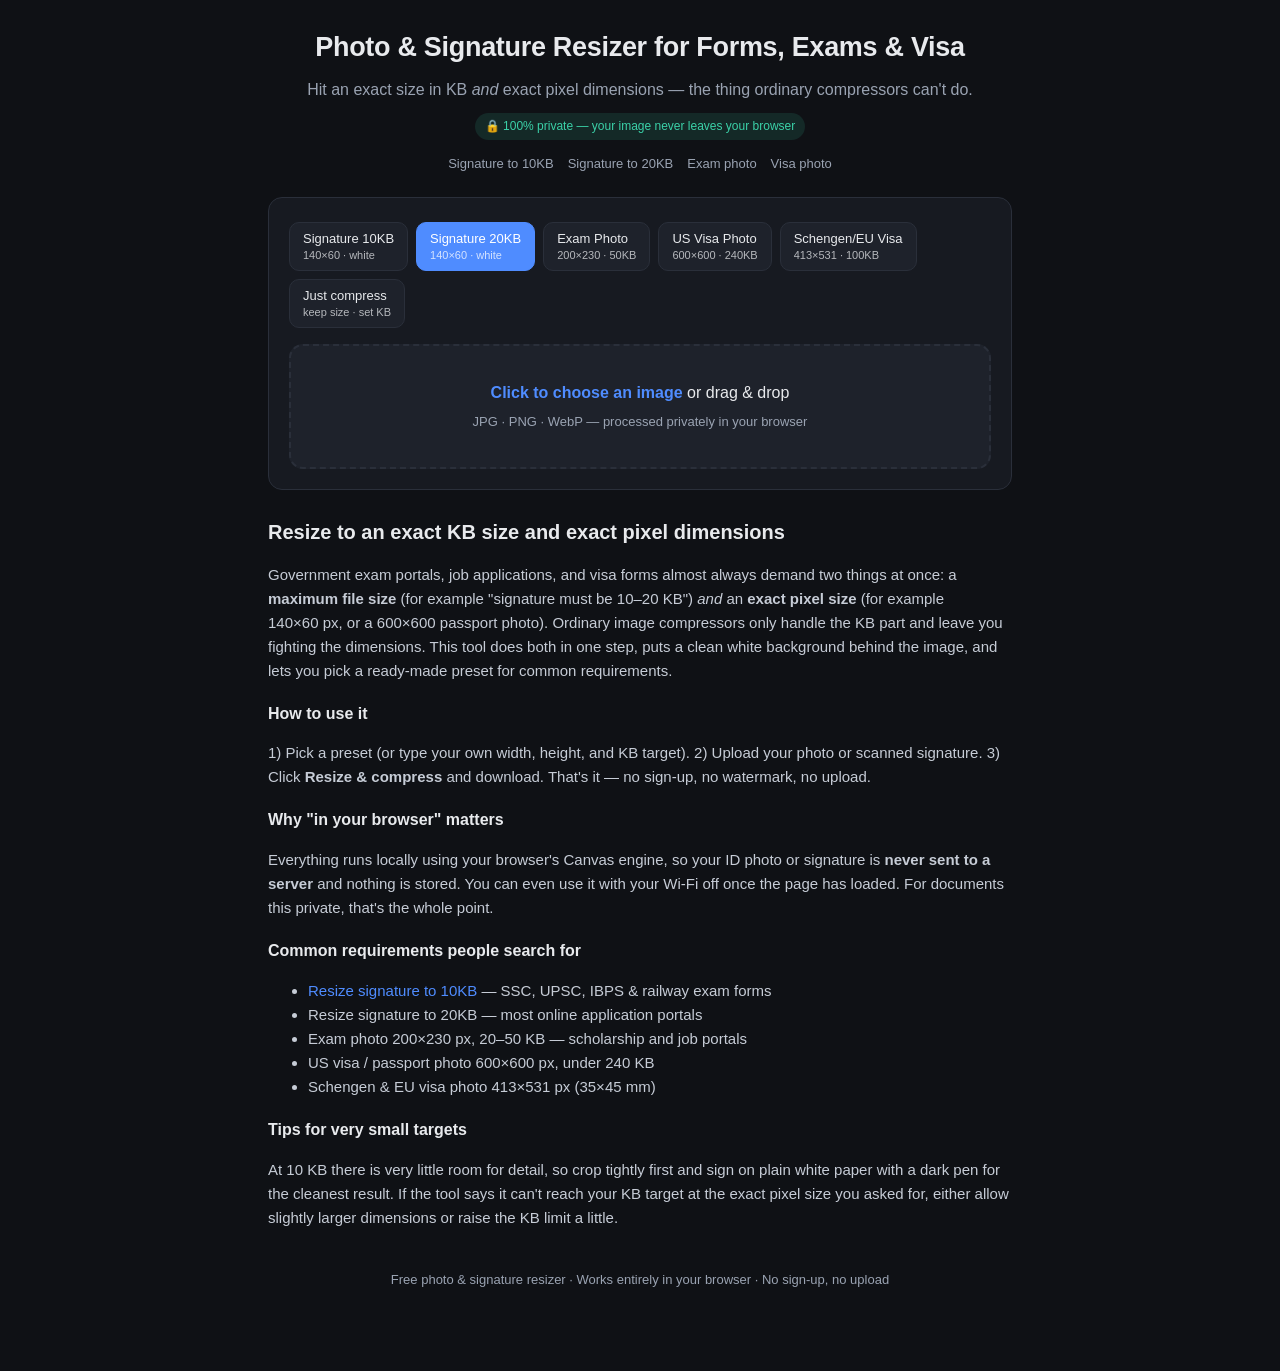
==== index.html @ f1ba26f4 "Launch: photo & signature resizer (exact KB + exact pixels, client-side) Co-Authored-By: Claude Opus" ====
<!DOCTYPE html>
<html lang="en">
<head>
<meta charset="UTF-8">
<meta name="viewport" content="width=device-width, initial-scale=1.0">
<title>Photo &amp; Signature Resizer for Exam, Form &amp; Visa Uploads — Free, Private</title>
<meta name="description" content="Resize a photo or signature to an exact size in KB and exact pixel dimensions for exam forms, job portals, and visa applications. Free, no upload — runs 100% in your browser.">
<meta name="robots" content="index, follow">
<meta property="og:title" content="Photo & Signature Resizer for Forms, Exams & Visa">
<meta property="og:description" content="Hit an exact KB size AND exact pixel dimensions, with a white background — right in your browser. Nothing is uploaded.">
<meta property="og:type" content="website">
<link rel="icon" href="favicon.svg" type="image/svg+xml">
<link rel="stylesheet" href="assets/style.css">
</head>
<body>
<div class="wrap">
  <header class="site">
    <h1>Photo &amp; Signature Resizer for Forms, Exams &amp; Visa</h1>
    <p class="sub">Hit an exact size in KB <em>and</em> exact pixel dimensions — the thing ordinary compressors can't do.</p>
    <span class="badge">🔒 100% private — your image never leaves your browser</span>
    <nav class="nav">
      <a href="resize-signature-to-10kb.html">Signature to 10KB</a>
      <a href="resize-signature-to-10kb.html">Signature to 20KB</a>
      <a href="index.html">Exam photo</a>
      <a href="index.html">Visa photo</a>
    </nav>
  </header>

  <div id="app-tool" data-preset="sig20"></div>

  <section class="content">
    <h2>Resize to an exact KB size and exact pixel dimensions</h2>
    <p>Government exam portals, job applications, and visa forms almost always demand two things at once:
    a <strong>maximum file size</strong> (for example "signature must be 10–20&nbsp;KB") <em>and</em> an
    <strong>exact pixel size</strong> (for example 140×60&nbsp;px, or a 600×600 passport photo). Ordinary image
    compressors only handle the KB part and leave you fighting the dimensions. This tool does both in one step,
    puts a clean white background behind the image, and lets you pick a ready-made preset for common requirements.</p>

    <h3>How to use it</h3>
    <p>1) Pick a preset (or type your own width, height, and KB target). 2) Upload your photo or scanned signature.
    3) Click <strong>Resize &amp; compress</strong> and download. That's it — no sign-up, no watermark, no upload.</p>

    <h3>Why "in your browser" matters</h3>
    <p>Everything runs locally using your browser's Canvas engine, so your ID photo or signature is
    <strong>never sent to a server</strong> and nothing is stored. You can even use it with your Wi-Fi off once the
    page has loaded. For documents this private, that's the whole point.</p>

    <h3>Common requirements people search for</h3>
    <ul>
      <li><a href="resize-signature-to-10kb.html">Resize signature to 10KB</a> — SSC, UPSC, IBPS &amp; railway exam forms</li>
      <li>Resize signature to 20KB — most online application portals</li>
      <li>Exam photo 200×230&nbsp;px, 20–50&nbsp;KB — scholarship and job portals</li>
      <li>US visa / passport photo 600×600&nbsp;px, under 240&nbsp;KB</li>
      <li>Schengen &amp; EU visa photo 413×531&nbsp;px (35×45&nbsp;mm)</li>
    </ul>

    <h3>Tips for very small targets</h3>
    <p>At 10&nbsp;KB there is very little room for detail, so crop tightly first and sign on plain white paper with a
    dark pen for the cleanest result. If the tool says it can't reach your KB target at the exact pixel size you
    asked for, either allow slightly larger dimensions or raise the KB limit a little.</p>
  </section>

  <footer>
    Free photo &amp; signature resizer · Works entirely in your browser · No sign-up, no upload
  </footer>
</div>
<script src="assets/app.js"></script>
</body>
</html>
---- assets/style.css ----
:root{
  --bg:#0f1115; --card:#171a21; --card2:#1e222b; --line:#2a2f3a;
  --fg:#e8eaed; --muted:#9aa3b2; --accent:#4f8cff; --accent2:#3bd1a8;
  --danger:#ff6b6b; --radius:14px;
}
*{box-sizing:border-box}
body{margin:0;font-family:-apple-system,BlinkMacSystemFont,"Segoe UI",Roboto,Helvetica,Arial,sans-serif;
  background:var(--bg);color:var(--fg);line-height:1.6;}
a{color:var(--accent);text-decoration:none;}
a:hover{text-decoration:underline;}
.wrap{max-width:780px;margin:0 auto;padding:26px 18px 80px;}
header.site{text-align:center;margin-bottom:22px;}
header.site h1{font-size:27px;margin:0 0 8px;letter-spacing:-.3px;}
header.site .sub{color:var(--muted);font-size:16px;margin:0;}
.badge{display:inline-block;background:rgba(59,209,168,.12);color:var(--accent2);
  padding:4px 10px;border-radius:999px;font-size:12px;margin-top:10px;}
.nav{display:flex;gap:14px;flex-wrap:wrap;justify-content:center;font-size:13px;margin:14px 0 0;}
.nav a{color:var(--muted);}
.card{background:var(--card);border:1px solid var(--line);border-radius:var(--radius);padding:20px;margin-bottom:18px;}

/* tool */
.drop{border:2px dashed var(--line);border-radius:var(--radius);padding:34px 18px;text-align:center;
  cursor:pointer;transition:.15s;background:var(--card2);}
.drop.drag{border-color:var(--accent);background:rgba(79,140,255,.08);}
.drop strong{color:var(--accent);}
.drop p{margin:6px 0 0;color:var(--muted);font-size:13px;}
.presets{display:flex;flex-wrap:wrap;gap:8px;margin:4px 0 16px;}
.preset{background:var(--card2);border:1px solid var(--line);color:var(--fg);padding:8px 13px;
  border-radius:10px;cursor:pointer;font-size:13px;transition:.12s;text-align:left;line-height:1.3;}
.preset:hover{border-color:var(--accent);}
.preset.active{background:var(--accent);border-color:var(--accent);color:#fff;}
.preset small{display:block;opacity:.75;font-size:11px;}
.controls{display:none;margin-top:16px;}
.grid{display:grid;grid-template-columns:1fr 1fr;gap:12px;margin-bottom:14px;}
.field label{display:block;font-size:12px;color:var(--muted);margin-bottom:4px;}
.field input,.field select{width:100%;background:var(--card2);border:1px solid var(--line);
  color:var(--fg);padding:9px 11px;border-radius:10px;font-size:14px;}
.kbchips{display:flex;gap:6px;flex-wrap:wrap;margin-top:6px;}
.kbchip{background:var(--card2);border:1px solid var(--line);color:var(--muted);padding:4px 10px;
  border-radius:999px;cursor:pointer;font-size:12px;}
.kbchip.active{background:var(--accent);border-color:var(--accent);color:#fff;}
.btn{background:var(--accent);color:#fff;border:none;padding:13px 22px;border-radius:11px;
  font-size:15px;font-weight:600;cursor:pointer;transition:.12s;width:100%;}
.btn:hover{filter:brightness(1.08);}
.btn:disabled{opacity:.5;cursor:not-allowed;}
.btn.ghost{background:var(--card2);border:1px solid var(--line);color:var(--fg);}
.result{display:none;margin-top:16px;}
.preview{display:flex;gap:16px;align-items:center;flex-wrap:wrap;}
.preview img{max-width:140px;max-height:140px;border-radius:10px;border:1px solid var(--line);background:#fff;}
.stats{flex:1;min-width:200px;font-size:14px;}
.stats div{display:flex;justify-content:space-between;padding:4px 0;border-bottom:1px solid var(--line);}
.stats .big{color:var(--accent2);font-weight:700;}
.note{font-size:13px;color:var(--muted);margin-top:10px;}
.warn{color:var(--danger);}

/* content */
.content h2{font-size:20px;margin:26px 0 10px;}
.content h3{font-size:16px;margin:18px 0 6px;}
.content p,.content li{color:#c6ccd6;font-size:15px;}
footer{text-align:center;color:var(--muted);font-size:13px;margin-top:40px;}
footer a{color:var(--muted);}
@media(max-width:480px){.grid{grid-template-columns:1fr;}}
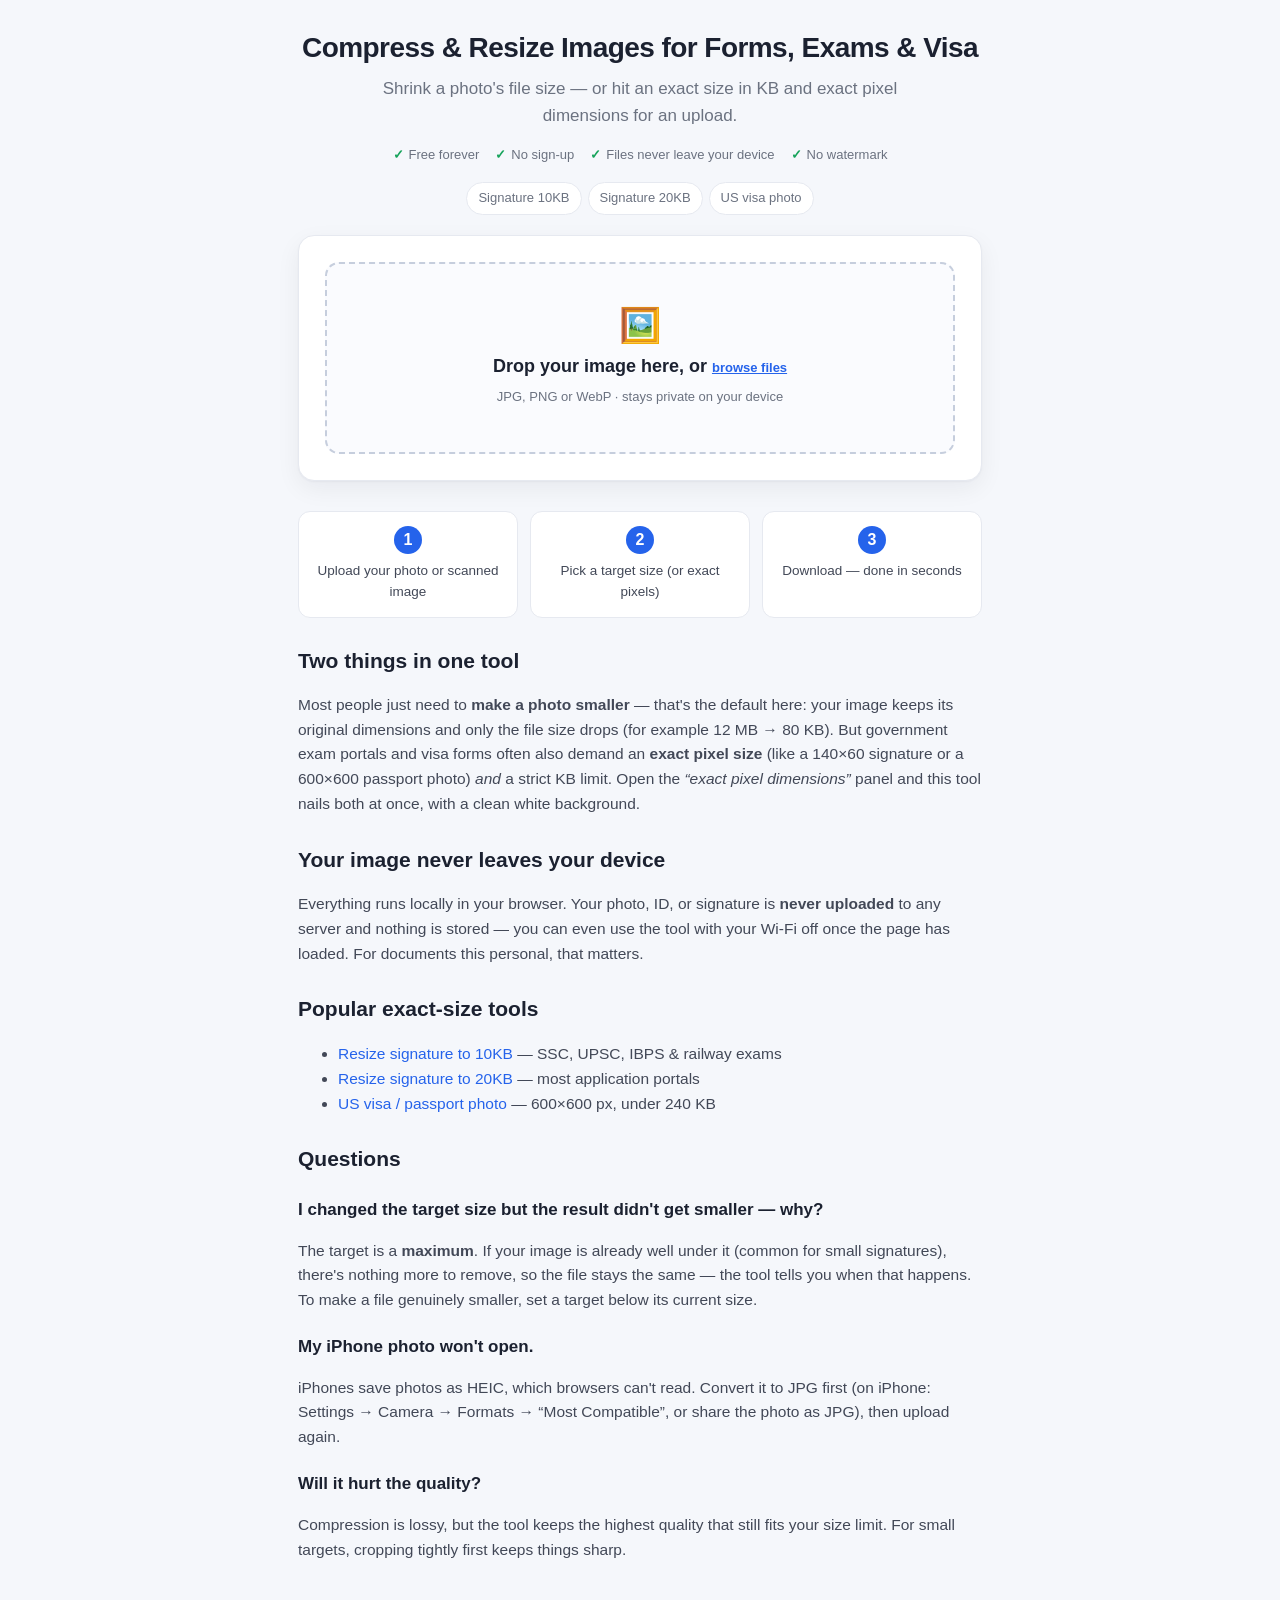
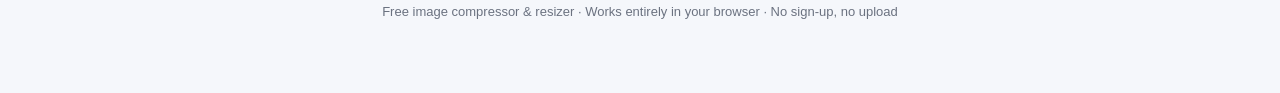
==== commit 29a48322: "Redesign: light trustworthy UI, compress-first default, before/after, clearer messaging; add signatu" ====
--- a/index.html
+++ b/index.html
@@ -3,66 +3,73 @@
 <head>
 <meta charset="UTF-8">
 <meta name="viewport" content="width=device-width, initial-scale=1.0">
-<title>Photo &amp; Signature Resizer for Exam, Form &amp; Visa Uploads — Free, Private</title>
-<meta name="description" content="Resize a photo or signature to an exact size in KB and exact pixel dimensions for exam forms, job portals, and visa applications. Free, no upload — runs 100% in your browser.">
+<title>Compress &amp; Resize Images for Forms, Exams &amp; Visa — Free, Private</title>
+<meta name="description" content="Compress any photo's file size, or resize to an exact KB and exact pixel size for exam forms, job portals and visa uploads. Free, no sign-up, no watermark — runs 100% in your browser, nothing is uploaded.">
 <meta name="robots" content="index, follow">
-<meta property="og:title" content="Photo & Signature Resizer for Forms, Exams & Visa">
-<meta property="og:description" content="Hit an exact KB size AND exact pixel dimensions, with a white background — right in your browser. Nothing is uploaded.">
+<meta property="og:title" content="Compress & Resize Images for Forms, Exams & Visa">
+<meta property="og:description" content="Shrink a photo, or hit an exact KB and pixel size for an upload — free and private, right in your browser.">
 <meta property="og:type" content="website">
 <link rel="icon" href="favicon.svg" type="image/svg+xml">
+<link rel="canonical" href="https://lemonsea-ai.github.io/photo-signature-resizer/">
 <link rel="stylesheet" href="assets/style.css">
 </head>
 <body>
 <div class="wrap">
   <header class="site">
-    <h1>Photo &amp; Signature Resizer for Forms, Exams &amp; Visa</h1>
-    <p class="sub">Hit an exact size in KB <em>and</em> exact pixel dimensions — the thing ordinary compressors can't do.</p>
-    <span class="badge">🔒 100% private — your image never leaves your browser</span>
+    <h1>Compress &amp; Resize Images for Forms, Exams &amp; Visa</h1>
+    <p class="sub">Shrink a photo's file size — or hit an exact size in KB and exact pixel dimensions for an upload.</p>
+    <div class="trust">
+      <span>Free forever</span><span>No sign-up</span><span>Files never leave your device</span><span>No watermark</span>
+    </div>
     <nav class="nav">
-      <a href="resize-signature-to-10kb.html">Signature to 10KB</a>
-      <a href="resize-signature-to-10kb.html">Signature to 20KB</a>
-      <a href="index.html">Exam photo</a>
-      <a href="index.html">Visa photo</a>
+      <a href="resize-signature-to-10kb.html">Signature 10KB</a>
+      <a href="resize-signature-to-20kb.html">Signature 20KB</a>
+      <a href="us-visa-photo-size.html">US visa photo</a>
     </nav>
   </header>
 
-  <div id="app-tool" data-preset="sig20"></div>
+  <div class="card"><div id="app-tool"></div></div>
 
   <section class="content">
-    <h2>Resize to an exact KB size and exact pixel dimensions</h2>
-    <p>Government exam portals, job applications, and visa forms almost always demand two things at once:
-    a <strong>maximum file size</strong> (for example "signature must be 10–20&nbsp;KB") <em>and</em> an
-    <strong>exact pixel size</strong> (for example 140×60&nbsp;px, or a 600×600 passport photo). Ordinary image
-    compressors only handle the KB part and leave you fighting the dimensions. This tool does both in one step,
-    puts a clean white background behind the image, and lets you pick a ready-made preset for common requirements.</p>
+    <div class="steps">
+      <div class="step"><div class="n">1</div><p>Upload your photo or scanned image</p></div>
+      <div class="step"><div class="n">2</div><p>Pick a target size (or exact pixels)</p></div>
+      <div class="step"><div class="n">3</div><p>Download — done in seconds</p></div>
+    </div>
 
-    <h3>How to use it</h3>
-    <p>1) Pick a preset (or type your own width, height, and KB target). 2) Upload your photo or scanned signature.
-    3) Click <strong>Resize &amp; compress</strong> and download. That's it — no sign-up, no watermark, no upload.</p>
+    <h2>Two things in one tool</h2>
+    <p>Most people just need to <strong>make a photo smaller</strong> — that's the default here: your image keeps its
+    original dimensions and only the file size drops (for example 12&nbsp;MB&nbsp;→&nbsp;80&nbsp;KB). But government exam
+    portals and visa forms often also demand an <strong>exact pixel size</strong> (like a 140×60 signature or a 600×600
+    passport photo) <em>and</em> a strict KB limit. Open the <em>“exact pixel dimensions”</em> panel and this tool nails
+    both at once, with a clean white background.</p>
 
-    <h3>Why "in your browser" matters</h3>
-    <p>Everything runs locally using your browser's Canvas engine, so your ID photo or signature is
-    <strong>never sent to a server</strong> and nothing is stored. You can even use it with your Wi-Fi off once the
-    page has loaded. For documents this private, that's the whole point.</p>
+    <h2>Your image never leaves your device</h2>
+    <p>Everything runs locally in your browser. Your photo, ID, or signature is <strong>never uploaded</strong> to any
+    server and nothing is stored — you can even use the tool with your Wi-Fi off once the page has loaded. For documents
+    this personal, that matters.</p>
 
-    <h3>Common requirements people search for</h3>
+    <h2>Popular exact-size tools</h2>
     <ul>
-      <li><a href="resize-signature-to-10kb.html">Resize signature to 10KB</a> — SSC, UPSC, IBPS &amp; railway exam forms</li>
-      <li>Resize signature to 20KB — most online application portals</li>
-      <li>Exam photo 200×230&nbsp;px, 20–50&nbsp;KB — scholarship and job portals</li>
-      <li>US visa / passport photo 600×600&nbsp;px, under 240&nbsp;KB</li>
-      <li>Schengen &amp; EU visa photo 413×531&nbsp;px (35×45&nbsp;mm)</li>
+      <li><a href="resize-signature-to-10kb.html">Resize signature to 10KB</a> — SSC, UPSC, IBPS &amp; railway exams</li>
+      <li><a href="resize-signature-to-20kb.html">Resize signature to 20KB</a> — most application portals</li>
+      <li><a href="us-visa-photo-size.html">US visa / passport photo</a> — 600×600 px, under 240&nbsp;KB</li>
     </ul>
 
-    <h3>Tips for very small targets</h3>
-    <p>At 10&nbsp;KB there is very little room for detail, so crop tightly first and sign on plain white paper with a
-    dark pen for the cleanest result. If the tool says it can't reach your KB target at the exact pixel size you
-    asked for, either allow slightly larger dimensions or raise the KB limit a little.</p>
+    <h2>Questions</h2>
+    <h3>I changed the target size but the result didn't get smaller — why?</h3>
+    <p>The target is a <strong>maximum</strong>. If your image is already well under it (common for small signatures),
+    there's nothing more to remove, so the file stays the same — the tool tells you when that happens. To make a file
+    genuinely smaller, set a target below its current size.</p>
+    <h3>My iPhone photo won't open.</h3>
+    <p>iPhones save photos as HEIC, which browsers can't read. Convert it to JPG first (on iPhone: Settings → Camera →
+    Formats → “Most Compatible”, or share the photo as JPG), then upload again.</p>
+    <h3>Will it hurt the quality?</h3>
+    <p>Compression is lossy, but the tool keeps the highest quality that still fits your size limit. For small targets,
+    cropping tightly first keeps things sharp.</p>
   </section>
 
-  <footer>
-    Free photo &amp; signature resizer · Works entirely in your browser · No sign-up, no upload
-  </footer>
+  <footer>Free image compressor &amp; resizer · Works entirely in your browser · No sign-up, no upload</footer>
 </div>
 <script src="assets/app.js"></script>
 </body>
--- a/assets/style.css
+++ b/assets/style.css
@@ -1,62 +1,124 @@
 :root{
-  --bg:#0f1115; --card:#171a21; --card2:#1e222b; --line:#2a2f3a;
-  --fg:#e8eaed; --muted:#9aa3b2; --accent:#4f8cff; --accent2:#3bd1a8;
-  --danger:#ff6b6b; --radius:14px;
+  --bg:#f5f7fb; --card:#ffffff; --ink:#1b2130; --muted:#6b7280; --line:#e6e9f0;
+  --brand:#2563eb; --brand-d:#1d4ed8; --ok:#15a35a; --okbg:#eafaf1; --warn:#c23b3b;
+  --radius:16px; --shadow:0 1px 2px rgba(16,24,40,.04),0 8px 24px rgba(16,24,40,.06);
 }
 *{box-sizing:border-box}
-body{margin:0;font-family:-apple-system,BlinkMacSystemFont,"Segoe UI",Roboto,Helvetica,Arial,sans-serif;
-  background:var(--bg);color:var(--fg);line-height:1.6;}
-a{color:var(--accent);text-decoration:none;}
-a:hover{text-decoration:underline;}
-.wrap{max-width:780px;margin:0 auto;padding:26px 18px 80px;}
-header.site{text-align:center;margin-bottom:22px;}
-header.site h1{font-size:27px;margin:0 0 8px;letter-spacing:-.3px;}
-header.site .sub{color:var(--muted);font-size:16px;margin:0;}
-.badge{display:inline-block;background:rgba(59,209,168,.12);color:var(--accent2);
-  padding:4px 10px;border-radius:999px;font-size:12px;margin-top:10px;}
-.nav{display:flex;gap:14px;flex-wrap:wrap;justify-content:center;font-size:13px;margin:14px 0 0;}
-.nav a{color:var(--muted);}
-.card{background:var(--card);border:1px solid var(--line);border-radius:var(--radius);padding:20px;margin-bottom:18px;}
+html{-webkit-text-size-adjust:100%}
+body{margin:0;background:var(--bg);color:var(--ink);line-height:1.6;
+  font-family:-apple-system,BlinkMacSystemFont,"Segoe UI",Roboto,Helvetica,Arial,sans-serif;}
+a{color:var(--brand);text-decoration:none}
+a:hover{text-decoration:underline}
+.wrap{max-width:720px;margin:0 auto;padding:30px 18px 70px}
 
-/* tool */
-.drop{border:2px dashed var(--line);border-radius:var(--radius);padding:34px 18px;text-align:center;
-  cursor:pointer;transition:.15s;background:var(--card2);}
-.drop.drag{border-color:var(--accent);background:rgba(79,140,255,.08);}
-.drop strong{color:var(--accent);}
-.drop p{margin:6px 0 0;color:var(--muted);font-size:13px;}
-.presets{display:flex;flex-wrap:wrap;gap:8px;margin:4px 0 16px;}
-.preset{background:var(--card2);border:1px solid var(--line);color:var(--fg);padding:8px 13px;
-  border-radius:10px;cursor:pointer;font-size:13px;transition:.12s;text-align:left;line-height:1.3;}
-.preset:hover{border-color:var(--accent);}
-.preset.active{background:var(--accent);border-color:var(--accent);color:#fff;}
-.preset small{display:block;opacity:.75;font-size:11px;}
-.controls{display:none;margin-top:16px;}
-.grid{display:grid;grid-template-columns:1fr 1fr;gap:12px;margin-bottom:14px;}
-.field label{display:block;font-size:12px;color:var(--muted);margin-bottom:4px;}
-.field input,.field select{width:100%;background:var(--card2);border:1px solid var(--line);
-  color:var(--fg);padding:9px 11px;border-radius:10px;font-size:14px;}
-.kbchips{display:flex;gap:6px;flex-wrap:wrap;margin-top:6px;}
-.kbchip{background:var(--card2);border:1px solid var(--line);color:var(--muted);padding:4px 10px;
-  border-radius:999px;cursor:pointer;font-size:12px;}
-.kbchip.active{background:var(--accent);border-color:var(--accent);color:#fff;}
-.btn{background:var(--accent);color:#fff;border:none;padding:13px 22px;border-radius:11px;
-  font-size:15px;font-weight:600;cursor:pointer;transition:.12s;width:100%;}
-.btn:hover{filter:brightness(1.08);}
-.btn:disabled{opacity:.5;cursor:not-allowed;}
-.btn.ghost{background:var(--card2);border:1px solid var(--line);color:var(--fg);}
-.result{display:none;margin-top:16px;}
-.preview{display:flex;gap:16px;align-items:center;flex-wrap:wrap;}
-.preview img{max-width:140px;max-height:140px;border-radius:10px;border:1px solid var(--line);background:#fff;}
-.stats{flex:1;min-width:200px;font-size:14px;}
-.stats div{display:flex;justify-content:space-between;padding:4px 0;border-bottom:1px solid var(--line);}
-.stats .big{color:var(--accent2);font-weight:700;}
-.note{font-size:13px;color:var(--muted);margin-top:10px;}
-.warn{color:var(--danger);}
+/* header */
+header.site{text-align:center;margin-bottom:20px}
+header.site h1{font-size:28px;line-height:1.25;margin:0 0 10px;letter-spacing:-.02em}
+header.site .sub{color:var(--muted);font-size:17px;margin:0 auto;max-width:560px}
+.trust{display:flex;flex-wrap:wrap;gap:8px 16px;justify-content:center;margin:16px 0 0;
+  font-size:13px;color:var(--muted)}
+.trust span{display:inline-flex;align-items:center;gap:5px}
+.trust span::before{content:"✓";color:var(--ok);font-weight:800}
+.nav{display:flex;gap:6px;flex-wrap:wrap;justify-content:center;margin:16px 0 0}
+.nav a{font-size:13px;color:var(--muted);background:#fff;border:1px solid var(--line);
+  padding:5px 11px;border-radius:999px}
+.nav a:hover{border-color:var(--brand);color:var(--brand);text-decoration:none}
+
+/* card / tool */
+.card{background:var(--card);border:1px solid var(--line);border-radius:var(--radius);
+  box-shadow:var(--shadow);padding:20px}
+.tool{padding:6px}
+.uploader{border:2px dashed #c6cedd;border-radius:14px;padding:44px 20px;text-align:center;
+  cursor:pointer;transition:.15s;background:#fafbfe}
+.uploader:hover,.uploader.drag{border-color:var(--brand);background:#f0f5ff}
+.up-ico{font-size:34px;line-height:1}
+.up-title{font-size:18px;font-weight:600;margin-top:10px}
+.up-title .lk{color:var(--brand);text-decoration:underline}
+.up-sub{color:var(--muted);font-size:13px;margin-top:6px}
+
+.errbox{background:#fff4f4;border:1px solid #f3c9c9;color:var(--warn);border-radius:12px;
+  padding:12px 14px;margin-top:14px;font-size:14px}
+
+.editor{margin-top:4px}
+.orig{display:flex;gap:14px;align-items:center;padding:12px;border:1px solid var(--line);
+  border-radius:12px;background:#fafbfe;margin-bottom:18px}
+.thumb{width:78px;height:78px;object-fit:contain;background:#fff;border:1px solid var(--line);border-radius:8px}
+.orig-meta{min-width:0}
+.fname{font-weight:600;overflow:hidden;text-overflow:ellipsis;white-space:nowrap}
+.orig-meta .muted{color:var(--muted);font-size:13px}
+.lk{background:none;border:none;color:var(--brand);cursor:pointer;font-size:13px;padding:4px 0;text-decoration:underline}
+
+.opt-label{display:block;font-weight:600;font-size:14px;margin:0 0 8px}
+.chips{display:flex;flex-wrap:wrap;gap:8px}
+.chip{background:#fff;border:1.5px solid var(--line);color:var(--ink);padding:9px 15px;
+  border-radius:10px;cursor:pointer;font-size:14px;font-weight:500;transition:.12s}
+.chip:hover{border-color:var(--brand)}
+.chip.active{background:var(--brand);border-color:var(--brand);color:#fff}
+.custom-kb{margin-top:10px;color:var(--muted);font-size:14px;display:flex;align-items:center;gap:8px}
+.custom-kb input{width:100px}
+input[type=number],select{background:#fff;border:1.5px solid var(--line);color:var(--ink);
+  padding:9px 11px;border-radius:10px;font-size:14px;font-family:inherit}
+input[type=number]:focus,select:focus{outline:none;border-color:var(--brand)}
+
+details.advanced{margin-top:18px;border:1px solid var(--line);border-radius:12px;background:#fafbfe}
+details.advanced>summary{cursor:pointer;padding:12px 14px;font-size:14px;font-weight:600;list-style:none}
+details.advanced>summary::-webkit-details-marker{display:none}
+details.advanced>summary::before{content:"▸ ";color:var(--brand)}
+details.advanced[open]>summary::before{content:"▾ "}
+.adv-body{padding:0 14px 14px}
+.presets{display:flex;flex-wrap:wrap;gap:8px;margin-bottom:12px}
+.preset{background:#fff;border:1.5px solid var(--line);border-radius:10px;padding:8px 12px;
+  cursor:pointer;font-size:13px;text-align:left;line-height:1.3;color:var(--ink)}
+.preset:hover{border-color:var(--brand)}
+.preset.active{background:var(--brand);border-color:var(--brand);color:#fff}
+.preset small{display:block;opacity:.8;font-size:11px}
+.dims{display:grid;grid-template-columns:1fr 1fr;gap:10px}
+.dims label{display:block;font-size:12px;color:var(--muted);margin-bottom:4px}
+.dims>div:last-child{grid-column:1/-1}
+.dims input,.dims select{width:100%}
+
+.btn-go{margin-top:18px;width:100%;background:var(--brand);color:#fff;border:none;
+  padding:15px;border-radius:12px;font-size:16px;font-weight:700;cursor:pointer;transition:.12s}
+.btn-go:hover{background:var(--brand-d)}
+.btn-go:disabled{opacity:.6;cursor:default}
+
+/* result */
+.result{text-align:center}
+.res-head{color:var(--ok);font-weight:700;font-size:15px;margin-bottom:12px}
+.res-head::before{content:"✓ "}
+.compare{display:flex;align-items:stretch;justify-content:center;gap:10px;margin-bottom:6px}
+.col{flex:1;max-width:190px;border:1px solid var(--line);border-radius:12px;padding:12px 8px;background:#fafbfe}
+.col.ok{border-color:#bfe6cf;background:var(--okbg)}
+.col-label{font-size:12px;color:var(--muted);text-transform:uppercase;letter-spacing:.04em}
+.col-size{font-size:20px;font-weight:800;margin:3px 0}
+.col.ok .col-size{color:var(--ok)}
+.col-dim{font-size:12px;color:var(--muted)}
+.arrow{display:flex;align-items:center;color:var(--muted);font-size:20px}
+.saved{color:var(--ok);font-weight:600;font-size:14px;margin:8px 0 14px}
+.res-preview{max-width:100%;max-height:260px;border:1px solid var(--line);border-radius:10px;background:#fff}
+.note{font-size:13px;color:var(--muted);margin:12px 0}
+.note.warn{color:var(--warn)}
+.btn-dl{display:block;margin-top:14px;background:var(--ok);color:#fff;padding:15px;border-radius:12px;
+  font-size:16px;font-weight:700;text-decoration:none}
+.btn-dl:hover{filter:brightness(1.05);text-decoration:none}
+.btn-ghost{margin-top:8px;width:100%;background:#fff;border:1.5px solid var(--line);color:var(--ink);
+  padding:12px;border-radius:12px;font-size:14px;cursor:pointer}
 
 /* content */
-.content h2{font-size:20px;margin:26px 0 10px;}
-.content h3{font-size:16px;margin:18px 0 6px;}
-.content p,.content li{color:#c6ccd6;font-size:15px;}
-footer{text-align:center;color:var(--muted);font-size:13px;margin-top:40px;}
-footer a{color:var(--muted);}
-@media(max-width:480px){.grid{grid-template-columns:1fr;}}
+.content{margin-top:30px}
+.content h2{font-size:21px;margin:26px 0 10px}
+.content h3{font-size:17px;margin:20px 0 6px}
+.content p,.content li{color:#424857;font-size:15.5px}
+.steps{display:grid;grid-template-columns:repeat(3,1fr);gap:12px;margin:8px 0 6px}
+.step{background:#fff;border:1px solid var(--line);border-radius:12px;padding:14px;text-align:center}
+.step .n{width:28px;height:28px;border-radius:50%;background:var(--brand);color:#fff;font-weight:700;
+  display:inline-flex;align-items:center;justify-content:center;margin-bottom:6px}
+.step p{font-size:13.5px;color:#424857;margin:0}
+footer{text-align:center;color:var(--muted);font-size:13px;margin-top:40px}
+footer a{color:var(--muted)}
+@media(max-width:520px){
+  header.site h1{font-size:23px}
+  .steps{grid-template-columns:1fr}
+  .dims{grid-template-columns:1fr}
+  .col-size{font-size:18px}
+}
